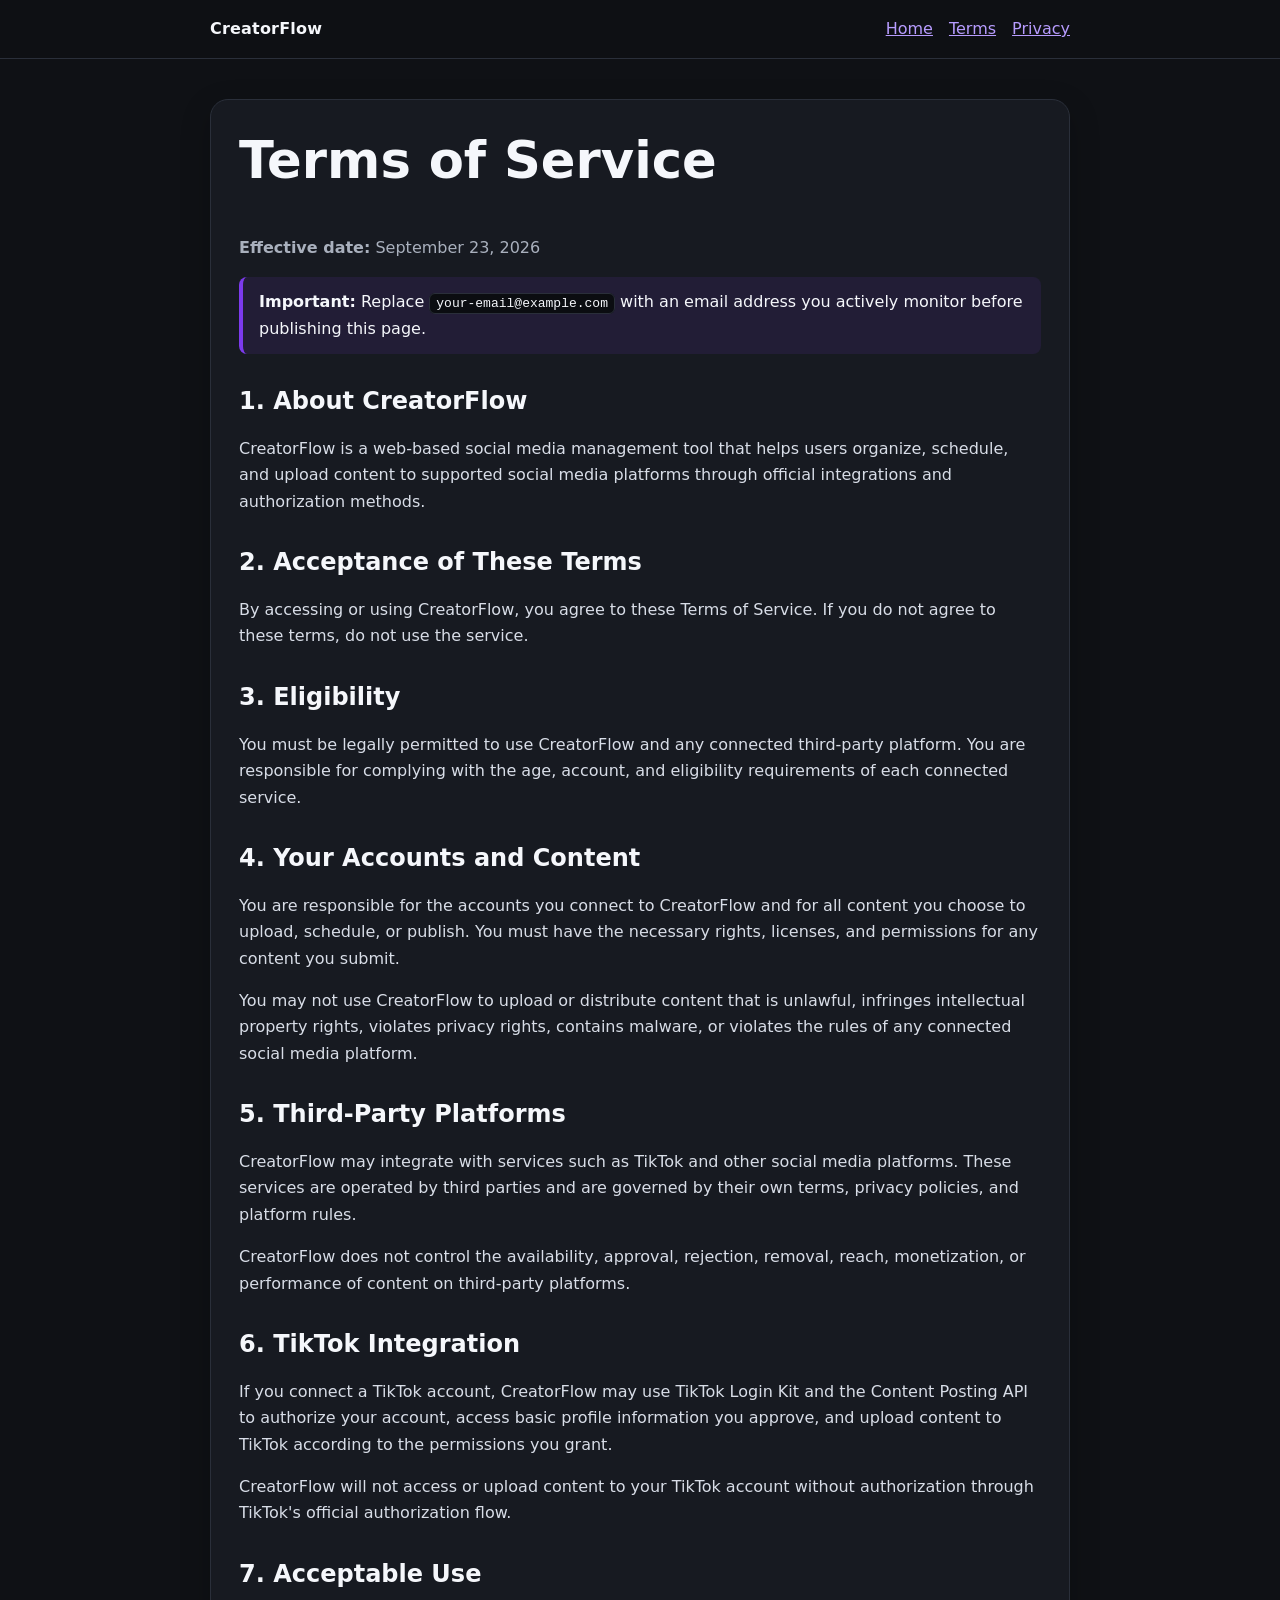
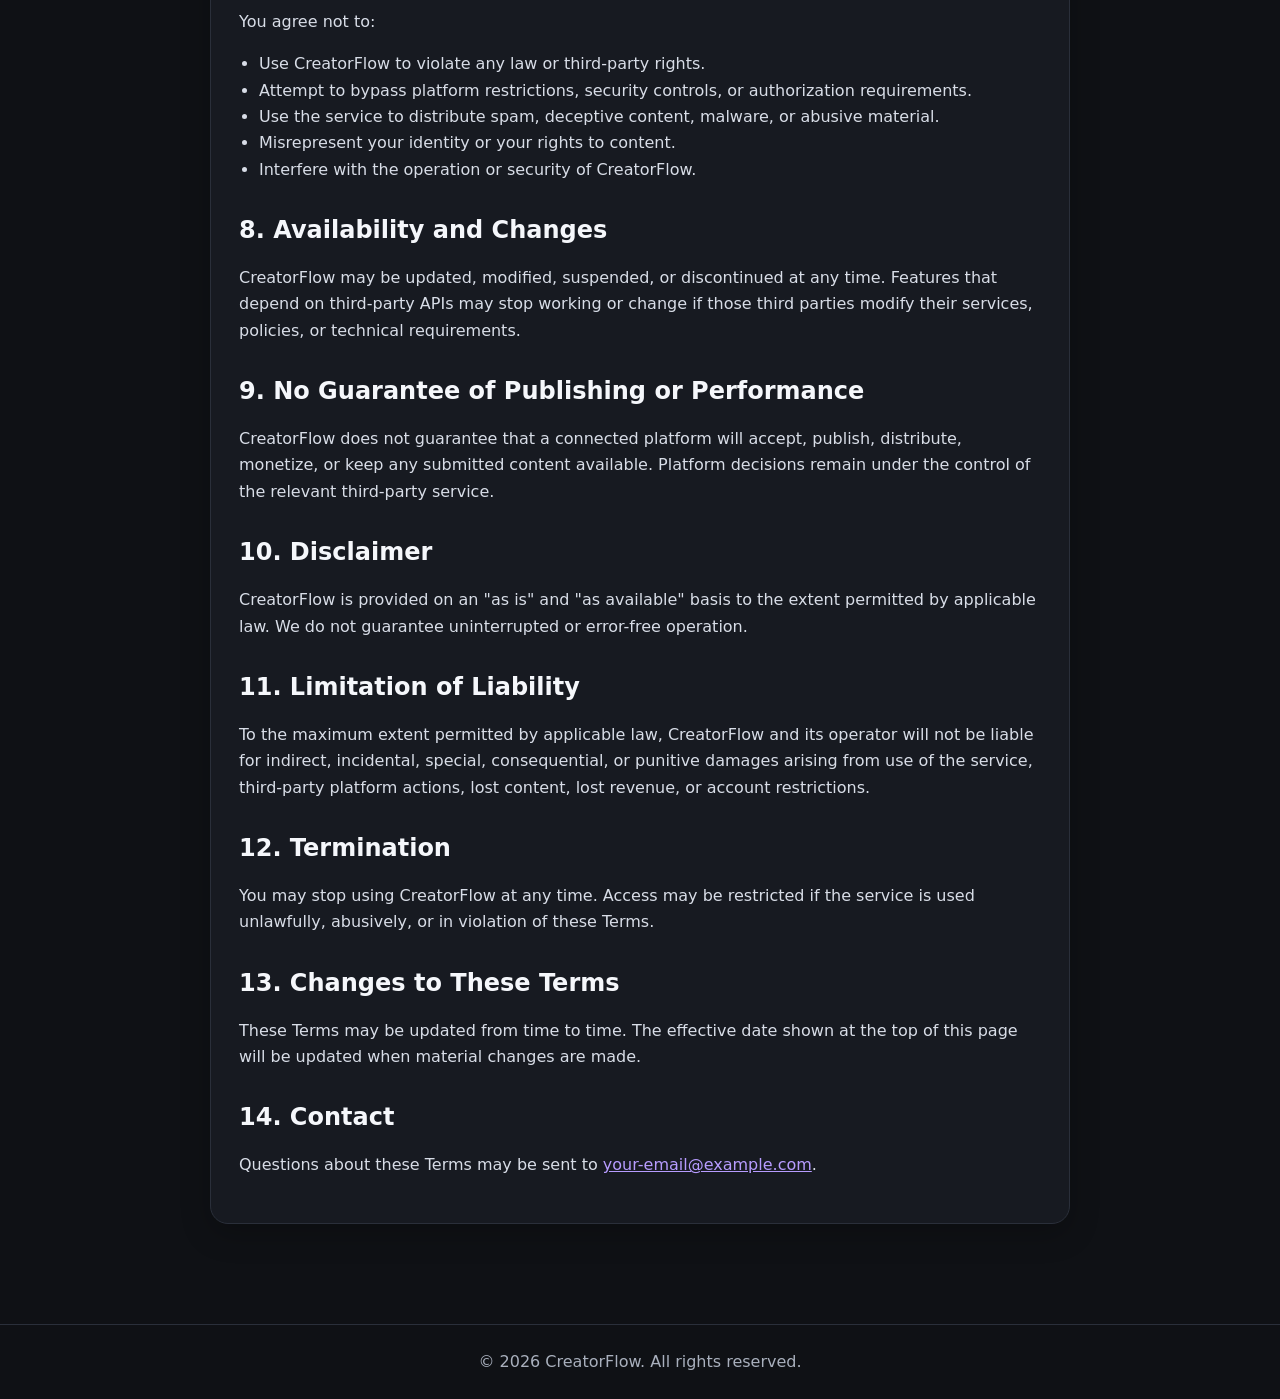
==== terms.html @ 3da7a9e4 "Add files via upload" ====
<!doctype html>
<html lang="en">
<head>
  <meta charset="utf-8">
  <meta name="viewport" content="width=device-width,initial-scale=1">
  <title>Terms of Service | CreatorFlow</title>
  <meta name="description" content="CreatorFlow Terms of Service">
  <link rel="stylesheet" href="styles.css">
</head>
<body>
<header>
  <nav>
    <div class="brand">CreatorFlow</div>
    <div class="links">
      <a href="index.html">Home</a>
      <a href="terms.html">Terms</a>
      <a href="privacy.html">Privacy</a>
    </div>
  </nav>
</header>
<main>
  <article class="card">
    <h1>Terms of Service</h1>
    <p class="muted"><strong>Effective date:</strong> September 23, 2026</p>

    <div class="notice">
      <strong>Important:</strong> Replace <code>your-email@example.com</code> with an email address you actively monitor before publishing this page.
    </div>

    <h2>1. About CreatorFlow</h2>
    <p>CreatorFlow is a web-based social media management tool that helps users organize, schedule, and upload content to supported social media platforms through official integrations and authorization methods.</p>

    <h2>2. Acceptance of These Terms</h2>
    <p>By accessing or using CreatorFlow, you agree to these Terms of Service. If you do not agree to these terms, do not use the service.</p>

    <h2>3. Eligibility</h2>
    <p>You must be legally permitted to use CreatorFlow and any connected third-party platform. You are responsible for complying with the age, account, and eligibility requirements of each connected service.</p>

    <h2>4. Your Accounts and Content</h2>
    <p>You are responsible for the accounts you connect to CreatorFlow and for all content you choose to upload, schedule, or publish. You must have the necessary rights, licenses, and permissions for any content you submit.</p>
    <p>You may not use CreatorFlow to upload or distribute content that is unlawful, infringes intellectual property rights, violates privacy rights, contains malware, or violates the rules of any connected social media platform.</p>

    <h2>5. Third-Party Platforms</h2>
    <p>CreatorFlow may integrate with services such as TikTok and other social media platforms. These services are operated by third parties and are governed by their own terms, privacy policies, and platform rules.</p>
    <p>CreatorFlow does not control the availability, approval, rejection, removal, reach, monetization, or performance of content on third-party platforms.</p>

    <h2>6. TikTok Integration</h2>
    <p>If you connect a TikTok account, CreatorFlow may use TikTok Login Kit and the Content Posting API to authorize your account, access basic profile information you approve, and upload content to TikTok according to the permissions you grant.</p>
    <p>CreatorFlow will not access or upload content to your TikTok account without authorization through TikTok's official authorization flow.</p>

    <h2>7. Acceptable Use</h2>
    <p>You agree not to:</p>
    <ul>
      <li>Use CreatorFlow to violate any law or third-party rights.</li>
      <li>Attempt to bypass platform restrictions, security controls, or authorization requirements.</li>
      <li>Use the service to distribute spam, deceptive content, malware, or abusive material.</li>
      <li>Misrepresent your identity or your rights to content.</li>
      <li>Interfere with the operation or security of CreatorFlow.</li>
    </ul>

    <h2>8. Availability and Changes</h2>
    <p>CreatorFlow may be updated, modified, suspended, or discontinued at any time. Features that depend on third-party APIs may stop working or change if those third parties modify their services, policies, or technical requirements.</p>

    <h2>9. No Guarantee of Publishing or Performance</h2>
    <p>CreatorFlow does not guarantee that a connected platform will accept, publish, distribute, monetize, or keep any submitted content available. Platform decisions remain under the control of the relevant third-party service.</p>

    <h2>10. Disclaimer</h2>
    <p>CreatorFlow is provided on an "as is" and "as available" basis to the extent permitted by applicable law. We do not guarantee uninterrupted or error-free operation.</p>

    <h2>11. Limitation of Liability</h2>
    <p>To the maximum extent permitted by applicable law, CreatorFlow and its operator will not be liable for indirect, incidental, special, consequential, or punitive damages arising from use of the service, third-party platform actions, lost content, lost revenue, or account restrictions.</p>

    <h2>12. Termination</h2>
    <p>You may stop using CreatorFlow at any time. Access may be restricted if the service is used unlawfully, abusively, or in violation of these Terms.</p>

    <h2>13. Changes to These Terms</h2>
    <p>These Terms may be updated from time to time. The effective date shown at the top of this page will be updated when material changes are made.</p>

    <h2>14. Contact</h2>
    <p>Questions about these Terms may be sent to <a href="mailto:your-email@example.com">your-email@example.com</a>.</p>
  </article>
</main>
<footer>© 2026 CreatorFlow. All rights reserved.</footer>
</body>
</html>
---- styles.css ----
:root {
  --bg: #0f1115;
  --panel: #171a21;
  --text: #f5f7fb;
  --muted: #a9b0bd;
  --accent: #7c3aed;
  --border: #2a2f3a;
  --max: 900px;
}
* { box-sizing: border-box; }
body {
  margin: 0;
  font-family: Inter, ui-sans-serif, system-ui, -apple-system, BlinkMacSystemFont, "Segoe UI", sans-serif;
  background: var(--bg);
  color: var(--text);
  line-height: 1.65;
}
a { color: #b79cff; }
header {
  border-bottom: 1px solid var(--border);
  background: rgba(15,17,21,.95);
  position: sticky;
  top: 0;
  backdrop-filter: blur(8px);
}
nav {
  max-width: var(--max);
  margin: auto;
  padding: 16px 20px;
  display: flex;
  justify-content: space-between;
  align-items: center;
  gap: 16px;
}
.brand {
  font-weight: 800;
  letter-spacing: .2px;
}
nav .links {
  display: flex;
  gap: 16px;
  flex-wrap: wrap;
}
main {
  max-width: var(--max);
  margin: 40px auto;
  padding: 0 20px 60px;
}
.card {
  background: var(--panel);
  border: 1px solid var(--border);
  border-radius: 18px;
  padding: 28px;
  box-shadow: 0 10px 30px rgba(0,0,0,.22);
}
h1, h2, h3 { line-height: 1.25; }
h1 { font-size: clamp(2rem, 5vw, 3.2rem); margin-top: 0; }
h2 { margin-top: 2rem; }
p, li { color: #d8dde7; }
.small, .muted { color: var(--muted); }
.notice {
  border-left: 4px solid var(--accent);
  padding: 12px 16px;
  background: rgba(124,58,237,.10);
  border-radius: 8px;
}
footer {
  border-top: 1px solid var(--border);
  color: var(--muted);
  padding: 24px 20px;
  text-align: center;
}
.button {
  display: inline-block;
  background: var(--accent);
  color: white;
  text-decoration: none;
  padding: 11px 16px;
  border-radius: 10px;
  font-weight: 700;
}
ul { padding-left: 1.25rem; }
code {
  background: #0b0d11;
  border: 1px solid var(--border);
  border-radius: 6px;
  padding: 2px 6px;
}
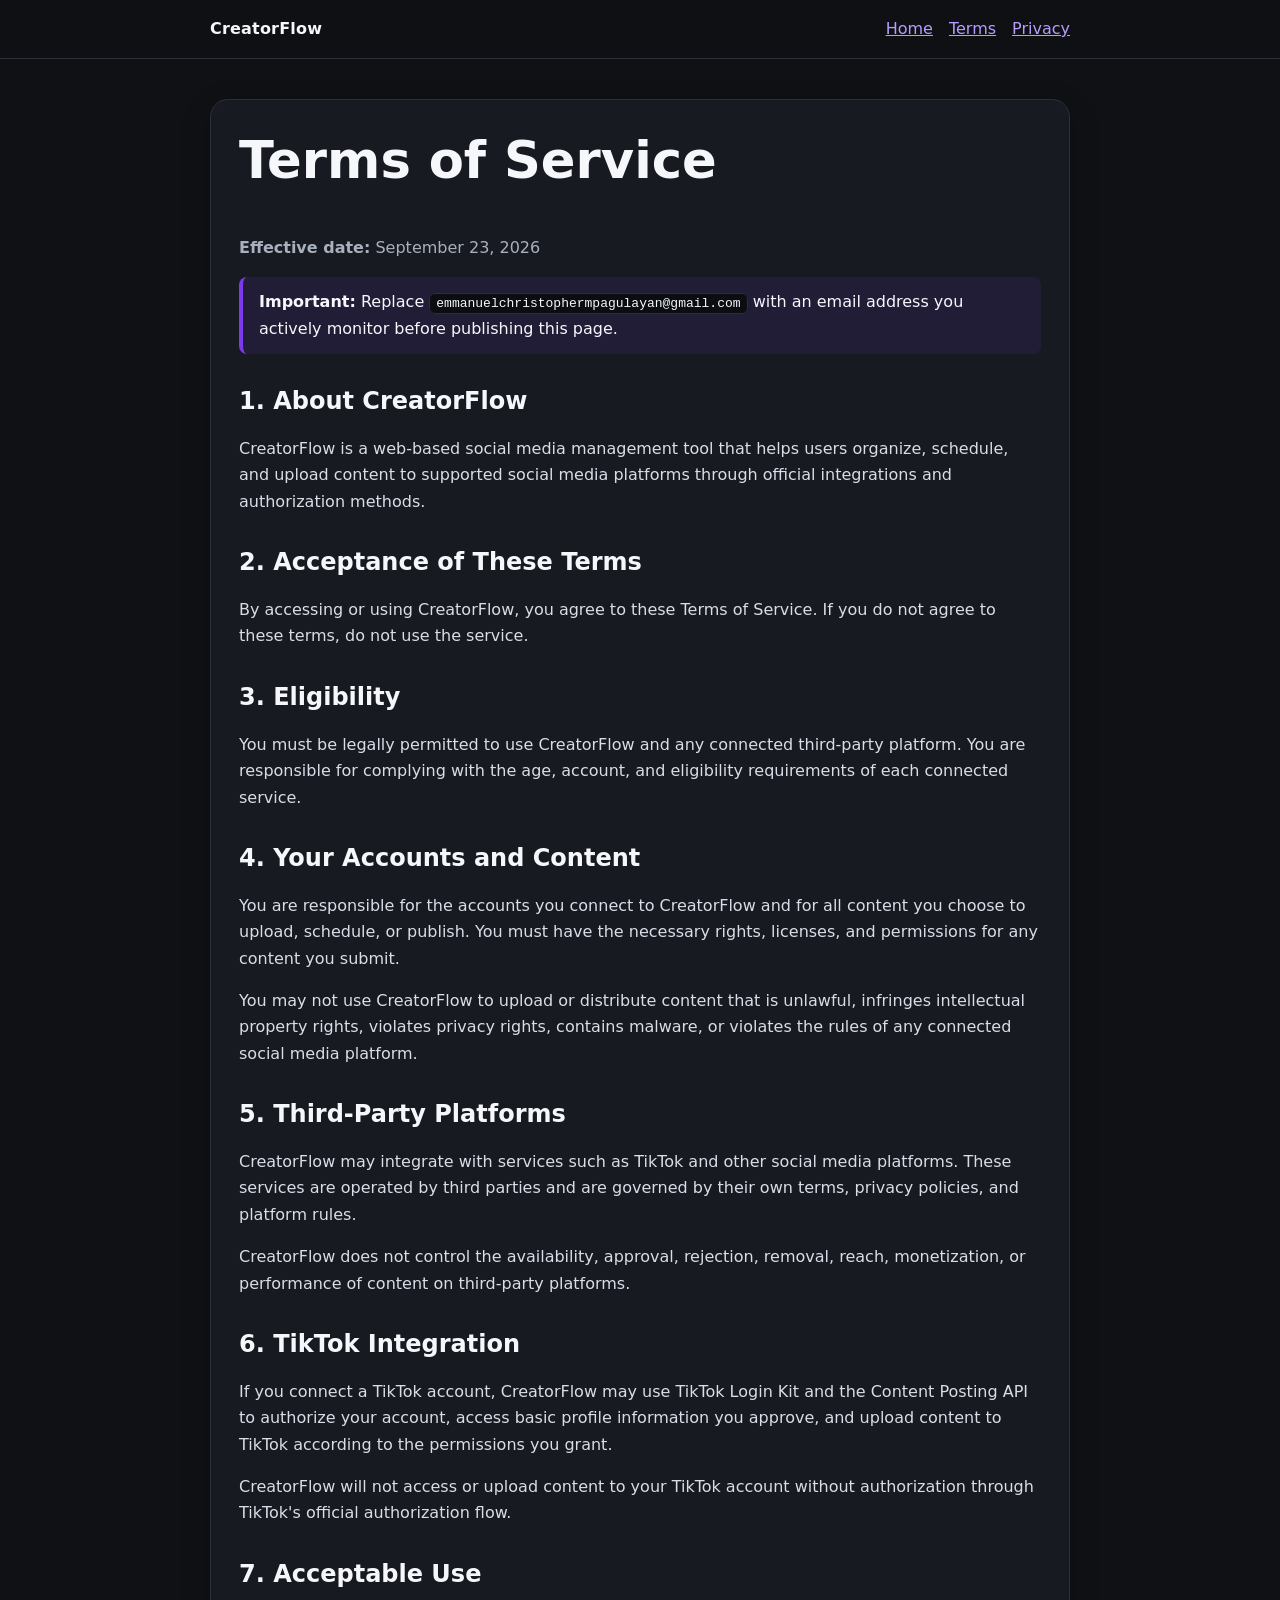
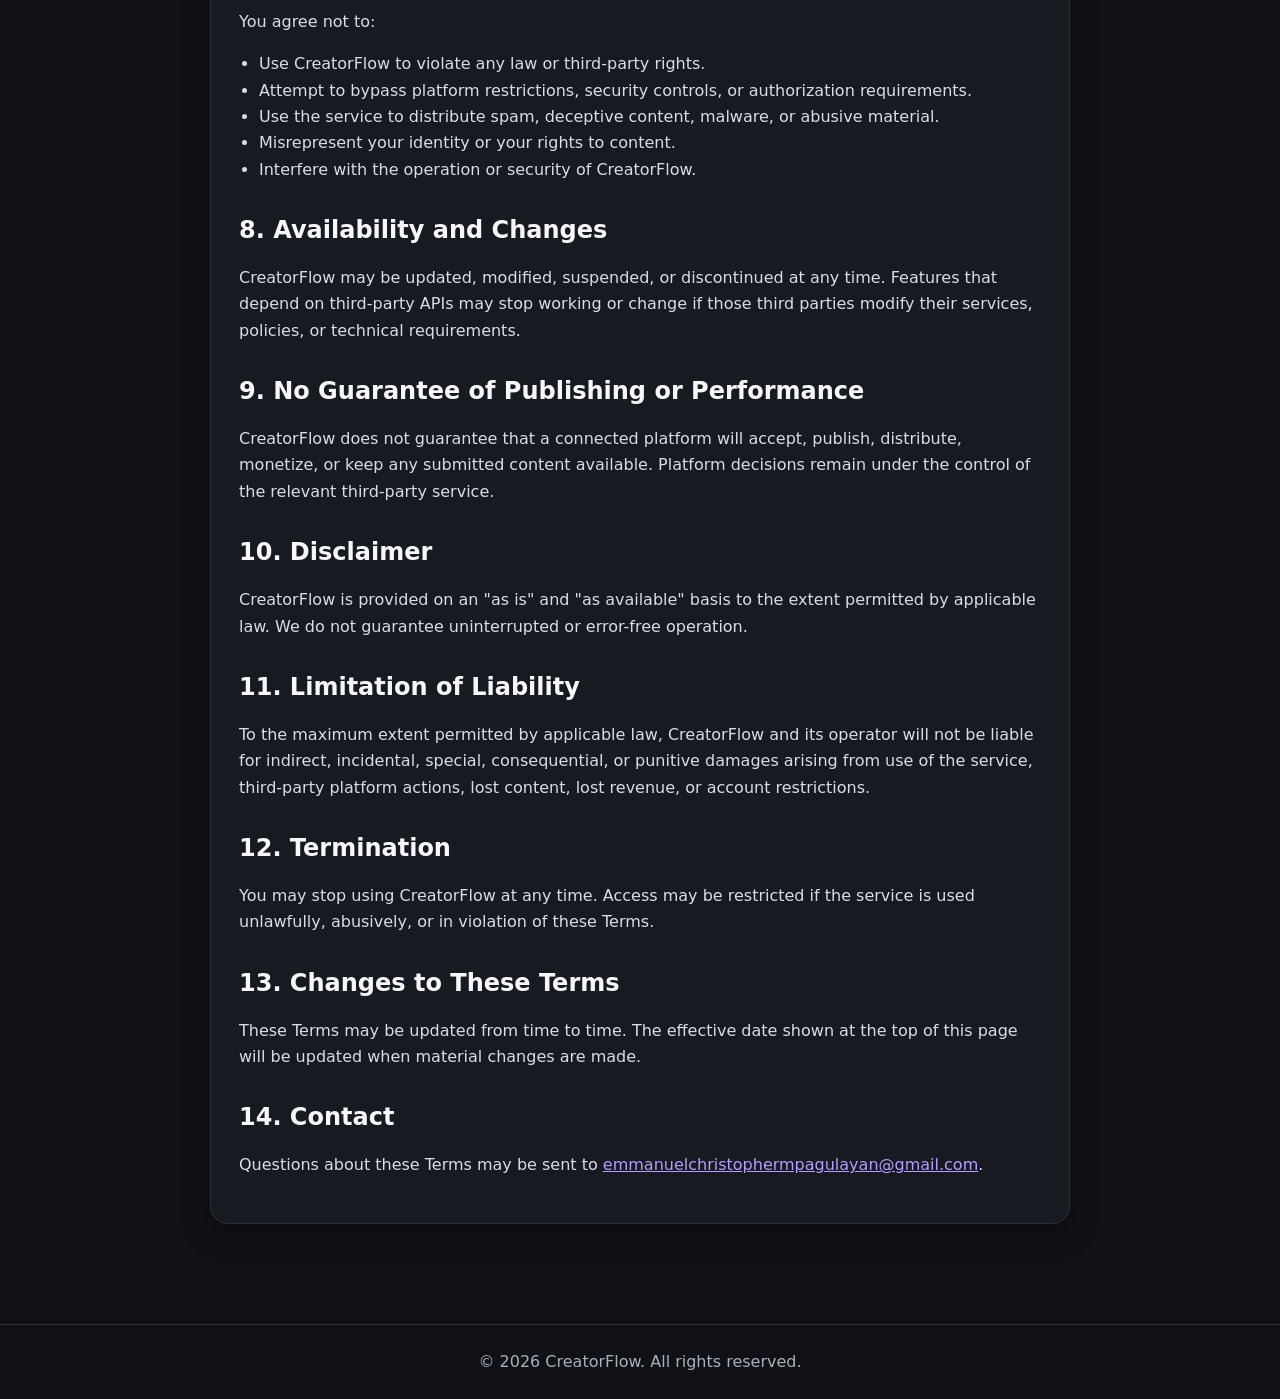
==== commit 8f4c42b0: "Add files via upload" ====
--- a/terms.html
+++ b/terms.html
@@ -24,7 +24,7 @@
     <p class="muted"><strong>Effective date:</strong> September 23, 2026</p>
 
     <div class="notice">
-      <strong>Important:</strong> Replace <code>your-email@example.com</code> with an email address you actively monitor before publishing this page.
+      <strong>Important:</strong> Replace <code>emmanuelchristophermpagulayan@gmail.com</code> with an email address you actively monitor before publishing this page.
     </div>
 
     <h2>1. About CreatorFlow</h2>
@@ -77,7 +77,7 @@
     <p>These Terms may be updated from time to time. The effective date shown at the top of this page will be updated when material changes are made.</p>
 
     <h2>14. Contact</h2>
-    <p>Questions about these Terms may be sent to <a href="mailto:your-email@example.com">your-email@example.com</a>.</p>
+    <p>Questions about these Terms may be sent to <a href="mailto:emmanuelchristophermpagulayan@gmail.com">emmanuelchristophermpagulayan@gmail.com</a>.</p>
   </article>
 </main>
 <footer>© 2026 CreatorFlow. All rights reserved.</footer>
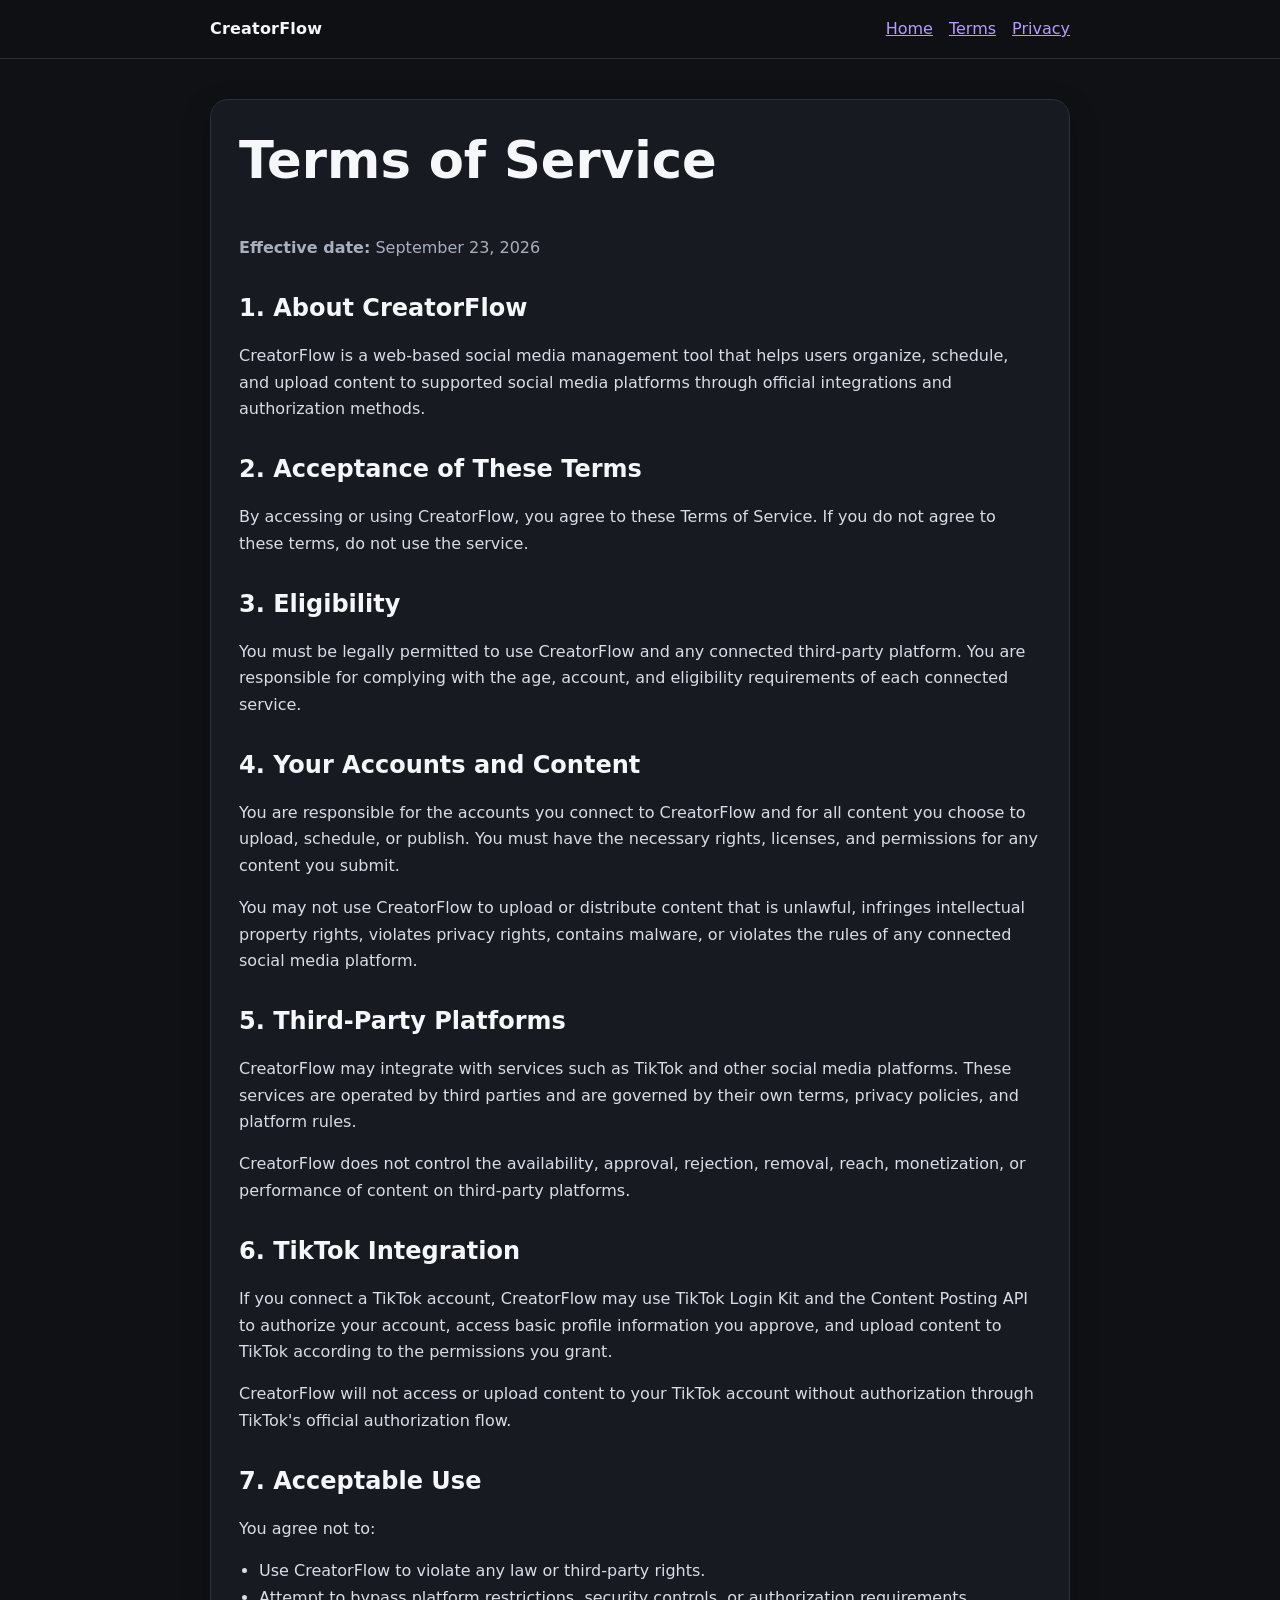
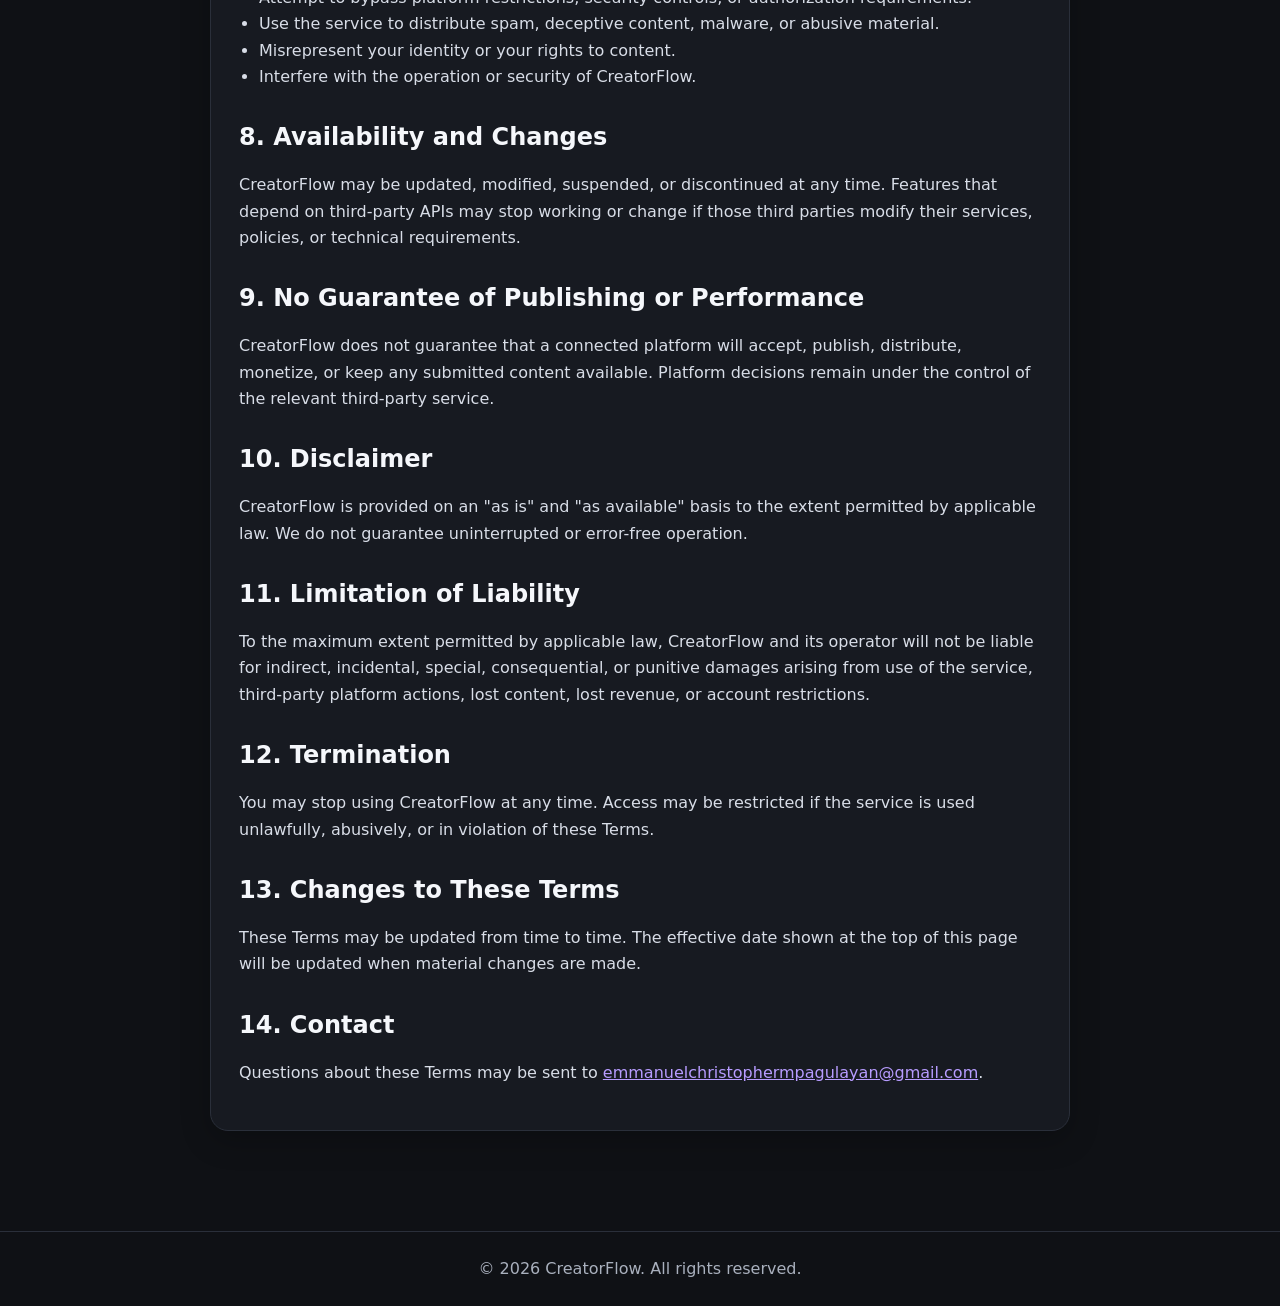
==== commit 6d6200c4: "Remove email notice from terms.html Removed email notice from Terms of Service." ====
--- a/terms.html
+++ b/terms.html
@@ -22,10 +22,6 @@
   <article class="card">
     <h1>Terms of Service</h1>
     <p class="muted"><strong>Effective date:</strong> September 23, 2026</p>
-
-    <div class="notice">
-      <strong>Important:</strong> Replace <code>emmanuelchristophermpagulayan@gmail.com</code> with an email address you actively monitor before publishing this page.
-    </div>
 
     <h2>1. About CreatorFlow</h2>
     <p>CreatorFlow is a web-based social media management tool that helps users organize, schedule, and upload content to supported social media platforms through official integrations and authorization methods.</p>
